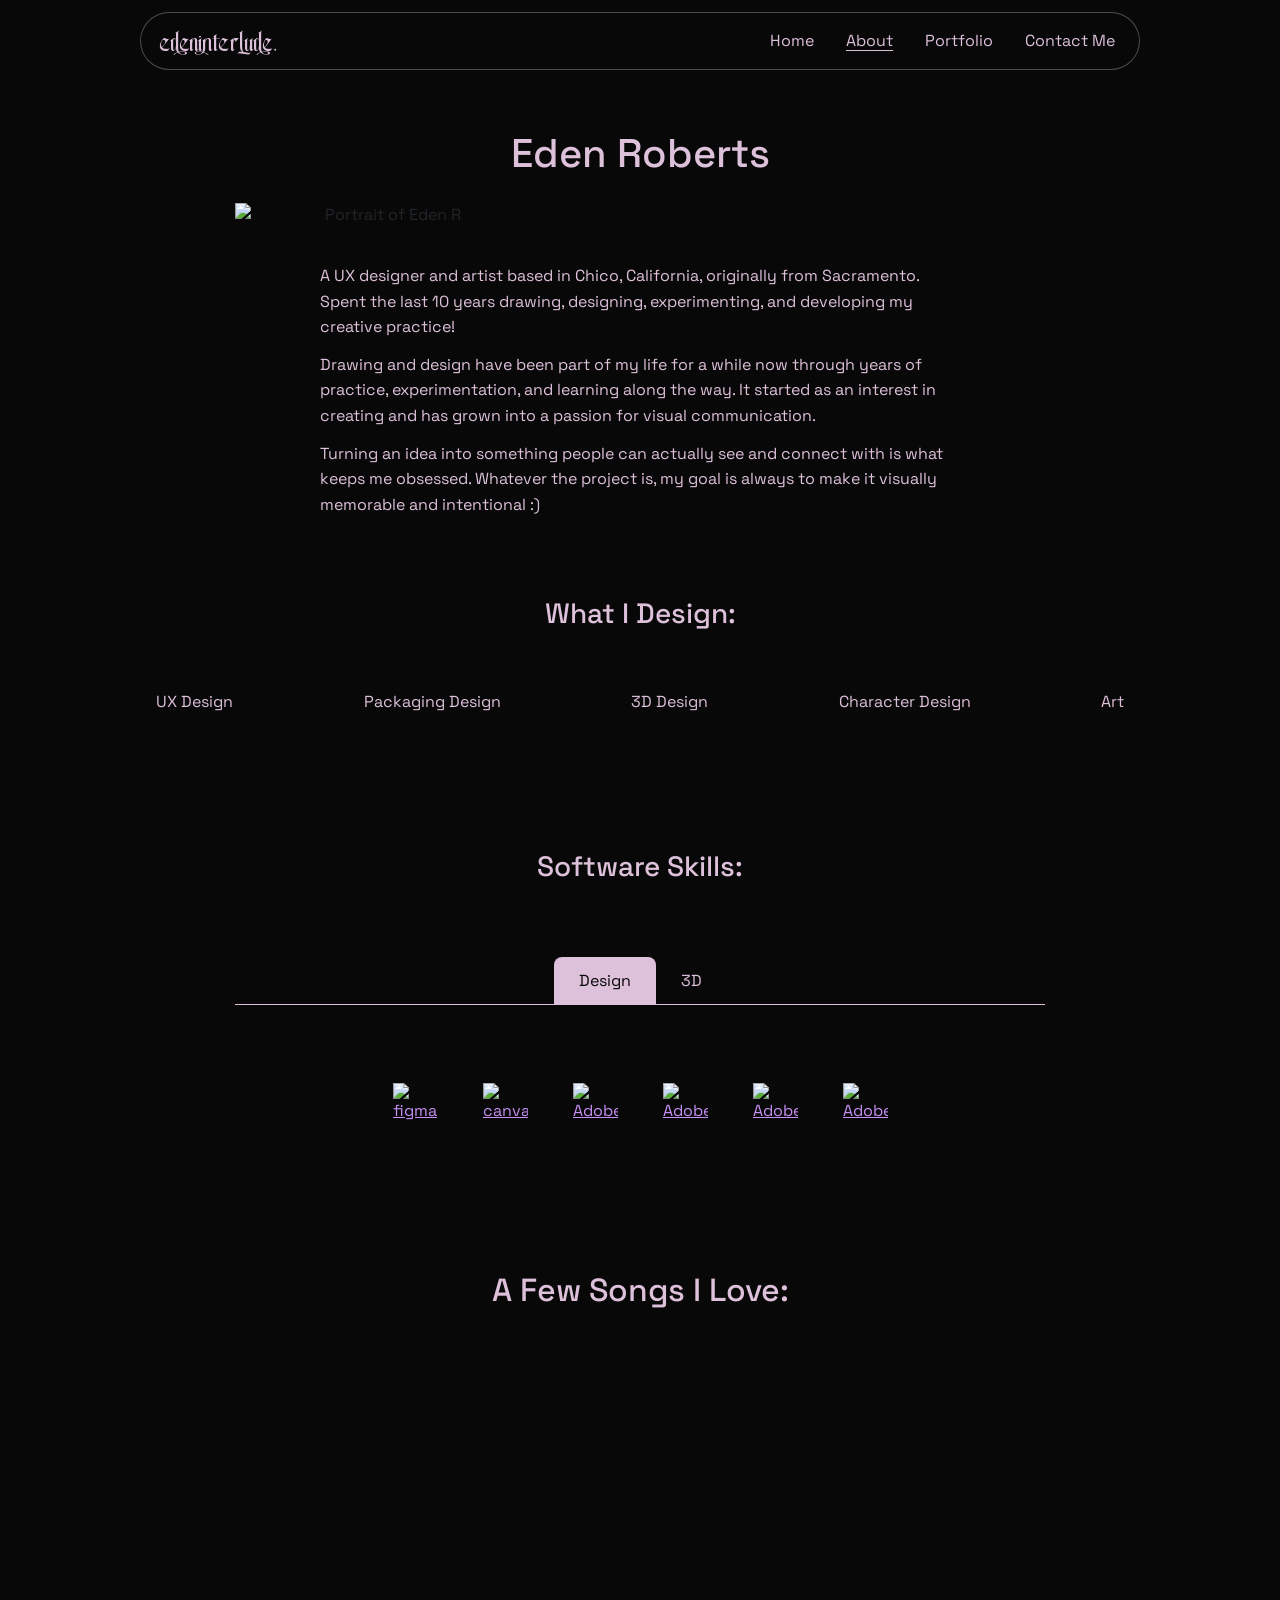
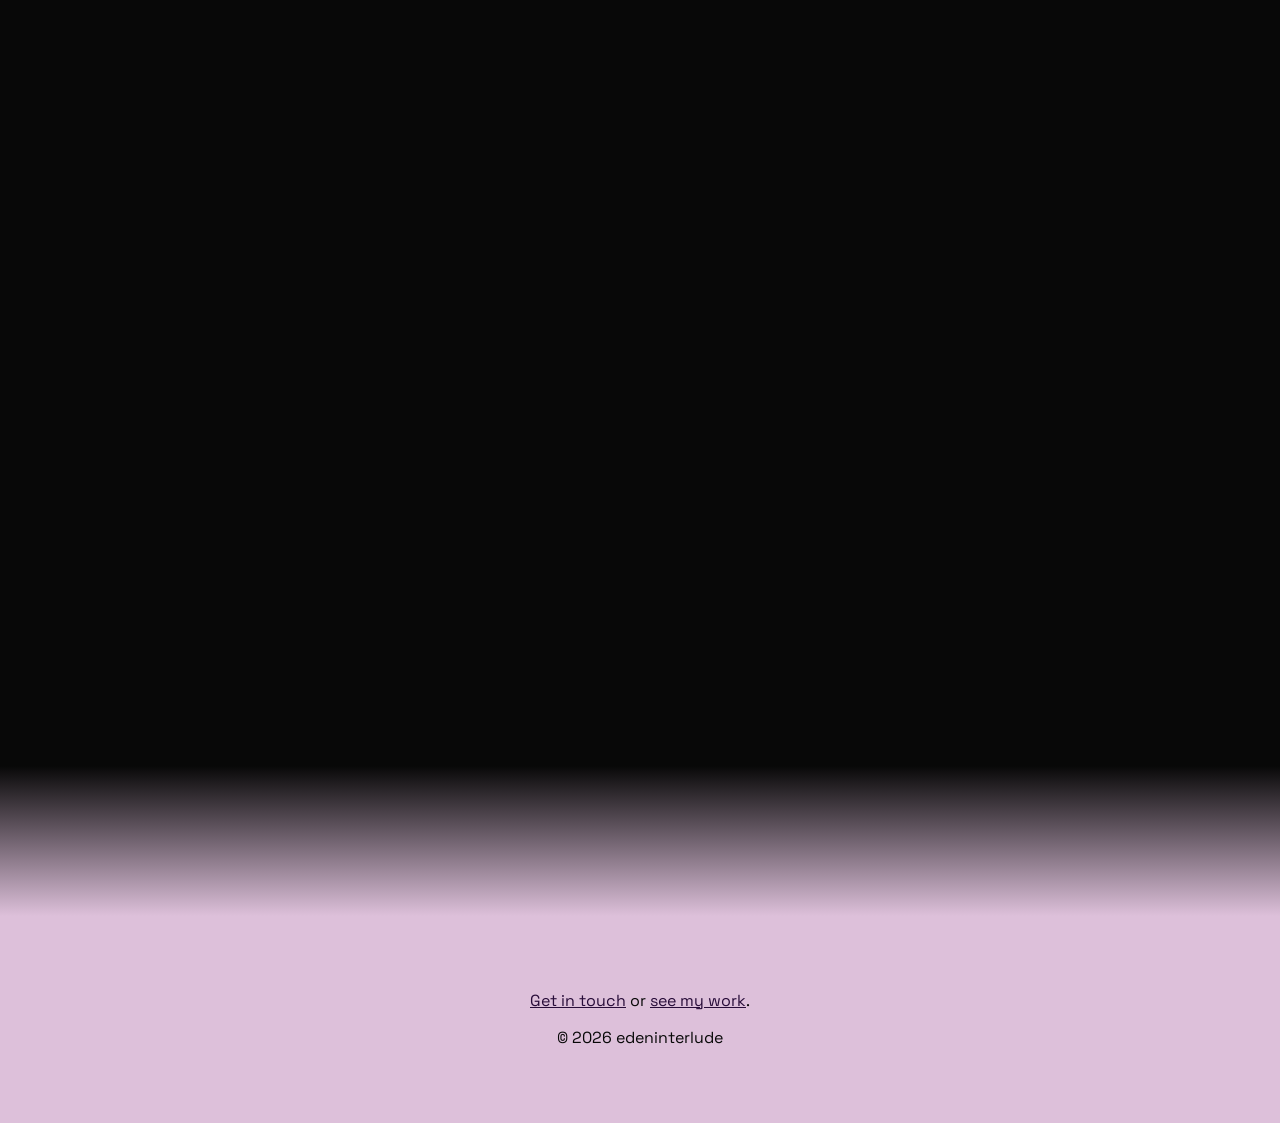
==== about.html @ 421435b5 "Add files via upload" ====
<!DOCTYPE html>
<html>
<head>
    <title>About Me | Eden R</title>
    <link href="https://cdn.jsdelivr.net/npm/bootstrap@5.3.3/dist/css/bootstrap.min.css" rel="stylesheet">
    <link rel="stylesheet" href="style.css">
</head>
<body>
    <script src="https://cdn.jsdelivr.net/npm/bootstrap@5.3.3/dist/js/bootstrap.bundle.min.js"></script>
<header class="site-header">
    <a class="logo" href="index.html" aria-label="edeninterlude">edeninterlude.</a>
    <nav aria-label="Main menu"><ul>

        <li><a href="index.html">Home</a></li>
        <li><a href="about.html" aria-current="page">About</a></li>
        <li><a href="projects.html">Portfolio</a></li>
        <li><a href="contact.html">Contact Me</a></li>
    </ul></nav>
</header>
    <main>
<article>

    <section class="about-sec">
    <header><h1>Eden Roberts</h1></header>
    <img class="portrait" src="images/edenshapepfp.png" alt="Portrait of Eden R"><br><br>
    <p>A UX designer and artist based in Chico, California, originally from Sacramento. Spent the last 10 years drawing, designing, experimenting, and developing my creative practice!</p>
    <p>Drawing and design have been part of my life for a while now through years of practice, experimentation, and learning along the way. It started as an interest in creating and has grown into a passion for visual communication.</p>
    <p>Turning an idea into something people can actually see and connect with is what keeps me obsessed. Whatever the project is, my goal is always to make it visually memorable and intentional :)</p>
    </section><br><br>
    <section>
        <h3>What I Design:</h3><br>
        <ul class="plain">
            <li>UX Design</li>
            <li>Packaging Design</li>
            <li>3D Design</li>
            <li>Character Design</li>
            <li>Art</li>
        </ul><br><br>
    </section>

    <section class="skills-sec">
        <h3>Software Skills:</h3><br>
    <ul class="nav nav-tabs" id="softwareTabs" role="tablist">
        <li class="nav-item" role="presentation">
            <button class="nav-link active" id="design-tab" data-bs-toggle="tab" data-bs-target="#design" type="button" role="tab">Design</button>
        </li>

        <li class="nav-item" role="presentation">
            <button class="nav-link" id="three-tab" data-bs-toggle="tab" data-bs-target="#three" type="button" role="tab">3D</button>
        </li>
    </ul>

    <div class="tab-content" id="softwareTabsContent">
    <div class="tab-pane fade show active" id="design" role="tabpanel">

    <div class="software">
        <a target="_blank" href="https://www.figma.com/">
                    <img src="images/figma-logo-0.png" alt="figma logo">
        </a>

        <a target="_blank" href="https://www.canva.com/">
                    <img src="images/canva-logo.png" alt="canva logo">
        </a>

        <a target="_blank" href="https://helpx.adobe.com/xd/desktop/introduction/adobe-xd-overview.html">
                    <img src="images/adobe-xd.png" alt="Adobe XD logo">
        </a>

        <a target="_blank" href="https://www.adobe.com/products/illustrator/campaign/pricing.html?sdid=91BF4QJB&mv=search&mv2=paidsearch&ef_id=0997eecca3631c4fab61842602c0c59b:G:s&s_kwcid=AL!3085!10!79646083146139!!!!20541717517!!61305010!1721980349">
                    <img src="images/adobe_illustrator.png" alt="Adobe Illustrator logo">
        </a>

        <a target="_blank" href="https://www.adobe.com/products/indesign.html?sdid=9WGN3VD3&mv=search&mv2=paidsearch&ef_id=34e0cd2970b81303917da7c3d16ec833:G:s&s_kwcid=AL!3085!10!78958877327396!!!!20541716674!!61305002!1721980691">
                    <img src="images/Adobe-InDesign.png" alt="Adobe Indesign logo">
        </a>

        <a target="_blank" href="https://www.adobe.com/products/fresco.html">
                    <img src="images/Adobe-Fresco.png" alt="Adobe Fresco logo">
        </a></div></div>

        <div class="tab-pane fade" id="three" role="tabpanel">
        <div class="softwareThreed">
        <a target="_blank" href="https://www.adobe.com/products/dimension.html">
                    <img src="images/adobe-dimension.png" alt="Adobe Dimension logo"></a>

        <a target="_blank" href="https://spline.design/">
                    <img src="images/spline.png" alt="Spline logo"></a></div></div>

    </section>
    <section class="songs">
        <h2>A Few Songs I Love:</h2><br>

        <iframe data-testid="embed-iframe" style="border-radius:12px" src="https://open.spotify.com/embed/track/4dXnS1YXBkn4oAIxRLPJcK?utm_source=generator&theme=0&si=76c615bce6bb4515" width="100%" height="152" frameBorder="0" allowfullscreen="" allow="autoplay; clipboard-write; encrypted-media; fullscreen; picture-in-picture" loading="lazy"></iframe>

        <iframe data-testid="embed-iframe" style="border-radius:12px" src="https://open.spotify.com/embed/track/1P1u2H8BTKaKTRhsQAwFH4?utm_source=generator&theme=0&si=62252d3894554c68" width="100%" height="152" frameBorder="0" allowfullscreen="" allow="autoplay; clipboard-write; encrypted-media; fullscreen; picture-in-picture" loading="lazy"></iframe>

        <iframe data-testid="embed-iframe" style="border-radius:12px" src="https://open.spotify.com/embed/track/07A0SkSbb0gHtQJNKyDH7f?utm_source=generator&theme=0&si=0ae1bbeb210a4e25" width="100%" height="152" frameBorder="0" allowfullscreen="" allow="autoplay; clipboard-write; encrypted-media; fullscreen; picture-in-picture" loading="lazy"></iframe>

        <iframe data-testid="embed-iframe" style="border-radius:12px" src="https://open.spotify.com/embed/track/4Uiw0Sl9yskBaC6P4DcdVD?utm_source=generator&theme=0&si=4b44a520da4b4ff3" width="100%" height="152" frameBorder="0" allowfullscreen="" allow="autoplay; clipboard-write; encrypted-media; fullscreen; picture-in-picture" loading="lazy"></iframe>

        <iframe data-testid="embed-iframe" style="border-radius:12px" src="https://open.spotify.com/embed/track/5e0vfjC19908HLerbfbEkv?utm_source=generator&theme=0&si=8ad364e75db04606" width="100%" height="152" frameBorder="0" allowfullscreen="" allow="autoplay; clipboard-write; encrypted-media; fullscreen; picture-in-picture" loading="lazy"></iframe>
   </section>
   </article>
    <div class="pinkFade"></div>
    <footer><p><a href="contact.html">Get in touch</a> or <a href="projects.html">see my work</a>.</p>
        <p>&copy; 2026 edeninterlude</p></footer>

    </main>
</body>
</html>
---- style.css ----
@import url('https://fonts.googleapis.com/css2?family=Space+Grotesk:wght@400;500;600;700&display=swap');

@font-face {
    font-family: 'Highcrest';
    src: url('Highcrest.ttf') format('truetype');
    font-weight: normal;
    font-style: normal;
}

:root {
    --bg: #080808;
    --lavender: #ddc0da;
    --purple: #c78ff4;
    --font: 'Space Grotesk';
}

* {
    box-sizing: border-box;
}

body {
    background-color: var(--bg);
    margin:0;
    font-family: var(--font);
}

main {
    width: 100%;
}

main>article {
    max-width: 1000px;
    margin: 0 auto;
    padding: 110px 16px 48px;
    text-align: center;
}

.site-header {
    position: fixed;
    top: 12px;
    left: 16px;
    right: 16px;
    z-index: 10;
    max-width: 1000px;
    margin: 0 auto;
    display: flex;
    align-items: center;
    justify-content: space-between;
    gap: 12px;
    padding: 8px 10px 8px 8px;
    background-color: rgba(8, 8, 8, 0.88);
    border: 1px solid rgba(221, 192, 218, 0.35);
    border-radius: 999px
}

.logo {
    display: block;
    flex-shrink: 0;
    font-family: 'Highcrest';
    font-size: 20px;
    font-weight: normal;
    color: var(--lavender);
    text-decoration: none;
    margin-left: 10px;
}

nav ul {
    list-style-type: none;
    margin: 0;
    padding: 0;
    display: flex;
    align-items: center;
    gap: 4px;
}

nav li a {
    display: block;
    color: var(--lavender);
    padding: 8px 14px;
    border-radius: 999px;
    text-decoration: none;
}

nav li a:hover, nav li a:focus-visible {
    background-color: var(--lavender);
    color: var(--bg);
}

nav li:last-child a:hover, nav li:last-child a:focus-visible {
    background-color: var(--lavender);
}

nav a[aria-current="page"] {
    text-decoration: underline;
    text-underline-offset: 4px;
}

.hero {
    background-color: #fff;
    min-height: 92vh;
    display: grid;
    grid-template-columns: 1.2fr 1fr;
    align-items: center;
    gap: 24px;
    padding: 120px max(16px, calc((100%-1000px)/2)) 40px;
}

.hero h1 {
    font-size: clamp(2.5rem, 4.5vw, 4.5rem);
    line-height: 1.05;
    margin: 0 0 16px;
    margin-left: 20px;
    color: var(--bg);
}

.hero p {
    text-align: left;
    margin: 0;
    max-width: 460px;
    margin-left: 60px;
    color: var(--bg);
}

.hero img {
    justify-self: center;
    width: 100%;
    max-width: 400px;
    max-height: 70vh;
    object-fit: contain;
    -webkit-mask-image: linear-gradient(to bottom, #000 78%, transparent);
    mask-image: linear-gradient(to bottom, #000 78%, transparent);
}

.fade {
    height: 80px;
    background: linear-gradient(to bottom, #fff, var(--bg));
}

.room-view {
    width: 100%;
    display: flex;
    justify-content: center;
    padding: 20px 0 0;
}

.room-view img {
    display: block;
    width: 100%;
    max-width: 1000px;
    height: 400px;
    object-fit: contain;
}

body.home main>article {
    padding-top: 0;
}

p {
    font-family: var(--font);
    color:var(--lavender);
    text-align: center;
    line-height: 1.6;
    max-width: 640px;
    margin: 12px auto;
}

h1, h2, h3, h4 {
    font-family:var(--font);
    color:var(--lavender);
}

article a, p a {
    color: var(--purple)
}

a:focus-visible, input:focus-visible, select:focus-visible, textarea:focus-visible, button:focus-visible {
    outline: 2px solid var(--purple);
    outline-offset: 2px;
}

ul {
    color: var(--lavender);
}

ul.plain {
    list-style: none;
    padding: 0;
    margin: 12px auto;
    font-family: var(--font);
    line-height: 1.8;
    display: flex;
    justify-content: space-between;
    align-items: center;
    width: 100%;
    gap: 20px;
    margin: 25px 0;
}

fieldset {
    color: var(--lavender);
    border: 1px solid var(--lavender);
    max-width: 640px;
    margin:16px auto;
    border-radius: 20%;
}

img {
    max-width: 100%;
    height: auto;
}

.feature {
    margin: 32px 0 48px;
}

.feature a.shot-link {
    display: block;
    max-width: 560px;
    margin: 0 auto;
    border-radius: 8px;
}

.feature img {
    display: block;
    width: 100%;
    height: auto;
    transition: transform 0.3s ease;
}

.feature a.shot-link:hover img {
    transform: scale(1.05);
}

.grid {
    display: grid;
    grid-template-columns: repeat(auto-fill, minmax(260px, 1fr));
    gap: 24px;
    margin: 24px 0 48px;
}

div.gallery {
    border-radius: 8px;
    overflow: hidden;
    align-self: start;
}

div.gallery a {
    display: block;
    overflow: hidden;
}

div.gallery img {
    display: block;
    width: 100%;
    aspect-ratio: 4/3;
    object-fit: contain;
    transition: transform 0.3s ease;
}

div.gallery a:hover img {
    transform: scale(1.05);
}

div.desc {
    color: var(--lavender);
    padding: 15px;
    font-family: var(--font);
    line-height: 1.5;
}

form {
    color: var(--lavender);
    text-align: center;
}

label {
    color: var(--lavender);
    font-family: var(--font);
}

input {
    color:var(--bg);
    background-color: var(--purple);
    text-align: center;
    border-radius: 999px;
}

input[type="text"], input[type="email"], textarea {
    width: 100%;
    max-width: 360px;
}

button {
    background-color:var(--purple);
    padding: 8px 20px;
    border: none;
    cursor: pointer;
    border-radius: 999px;
}

select, textarea {
    background-color:var(--purple);
    border-radius: 20px;
}

.software, .softwareThreed {
    display: flex;
    justify-content: center;
    align-items: center;
    flex-wrap: wrap;
    width: 100%;
    gap: 45px;
    margin: 25px 0;
}

.software a, .softwareThreed a {
    display: flex;
    justify-content: center;
    align-items: center;
}

.software img, .softwareThreed img {
    width: 45px;
    height: 45px;
    object-fit: contain;
    transition: transform 0.3s ease;
}

.software img:hover, .softwareThreed img:hover {
    transform: scale(1.15);
}

.songs {
  display: flex;
  flex-direction: column;
  align-items: center;
  gap: 16px;
  max-width: 600px;
  margin: 60px auto;
  padding: 0 16px;
}

.skills-sec {
    max-width: 850px;
    margin: 40px auto;
    padding: 20px;
}

.skills-sec h3 {
    text-align: center;
    margin-bottom: 25px;
}

.nav-tabs {
    border-bottom: 1px solid var(--lavender);
    margin: 25px 0;
    justify-content: center;
}

.nav-tabs .nav-link {
    color: var(--lavender);
    background: transparent;
    border: none;
    padding: 12px 25px;
}

.nav-tabs .nav-link:hover {
    color: var(--purple);
    border: none;
}

.nav-tabs .nav-link.active {
    color: var(--bg);
    background-color: var(--lavender);
    border: none;
    border-radius: 8px 8px 0 0;
}

.tab-content {
    padding: 28px 0;
    min-height: 130px;
}

.tab-pane {
    width: 100%;
}

#softwareTabsContent, #softwareTabsContent * {
    background-image: none !important;
    background-color: transparent !important;
    box-shadow: none !important;
    filter: none !important;
}

.about-sec {
    max-width: 850px;
    margin: 0 auto;
    padding: 20px;
    display: flow-root;
}

.about-sec h1 {
    margin-bottom: 25px;
}

.about-sec p {
    text-align: left;
}

.portrait {
    width: 300px;
    height: auto;
    float: left;
    margin: 0 35px 15px 0;
    shape-outside: url("images/edenshapepfp.png");
    shape-image-threshold: 0.1;
    shape-margin: 35px;
}

.pinkFade {
    height: 150px;
    background: linear-gradient(to bottom, var(--bg), var(--lavender));
    margin: 60px calc((100% - 100vw) / 2) 0;
}

footer {
    background-color: var(--lavender);
    padding: 60px 20px;
    margin: 0 calc((100% - 100vw) / 2);
}

footer h1 {
    color: var(--bg);
    text-align: center;
}

footer p {
    color: var(--bg);
}

footer a {
    color: #280c39;
}

.project {
    text-align: center;
}

.project-category {
    color: var(--purple);
    font-size: 12px;
    letter-spacing: 3px;
    margin-top: 25px;
}

.project > h1 {
    font-size: clamp(2.8rem, 7vw, 5rem);
    margin: 15px 0;
}

.product-hero {
    display: block;
    width: 40%;
    margin: 45px auto 70px;
    border-radius: 8px;
}

.case {
    max-width: 750px;
    margin: 65px auto;
    text-align: left;
}

.case h2 {
    color: var(--purple);
}

.case p {
    text-align: left;
    max-width: none;
}

.pixel-image {
    image-rendering: pixelated;
    display: block;
    width: 100%;
    margin: 30px auto;
    border-radius: 8px;
}

.zombie-oc .project-category {
    color: var(--lavender);
}

.back-link {
    margin: 70px auto;
}

.back-link a {
    display: inline-block;
    padding: 10px 22px;
    background-color: var(--purple);
    color: var(--bg);
    border-radius: 999px;
    text-decoration: none;
    transition: 0.3s;
}

.back-link a:hover {
    background-color: var(--lavender);
}

@media (max-width: 700px) {
    .hero {
        grid-template-columns: 1fr;
        text-align: center;
        padding-top: 110px;
    }

    .hero p {
        text-align: center;
        margin: 0 auto;
    }
    .hero img {
        order: -1;
        max-width: 240px;
    }
}

@media (max-width: 520px) {
    .site-header {
        left: 8px;
        right: 8px;
    }

    nav ul {
        gap: 0;
    }

    nav li a {
        padding: 8px 9px;
        font-size: 14px;
    }

    .logo img {
        width: 40px;
        height: 40px;
    }
}

@media (prefers-reduced-motion: reduce) {
    .feature img, div.gallery img {
        transition: none;
    }
}
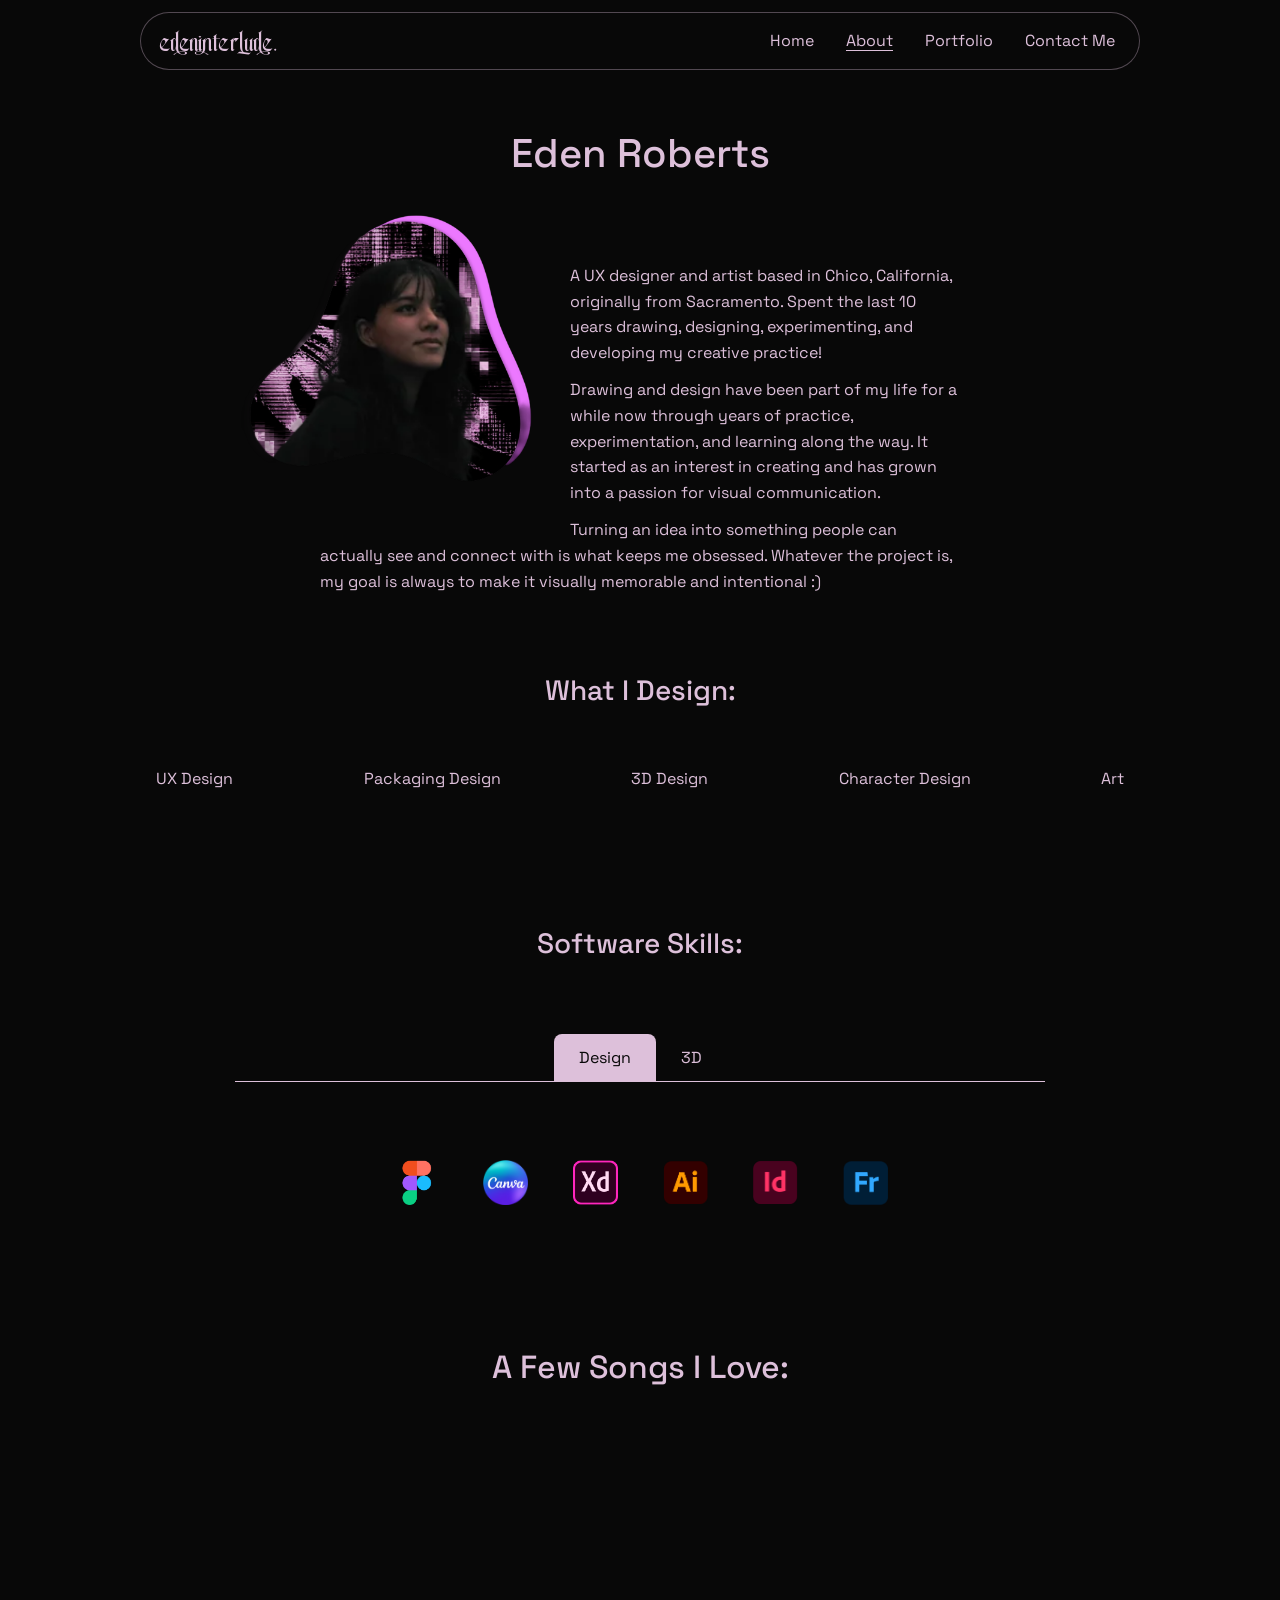
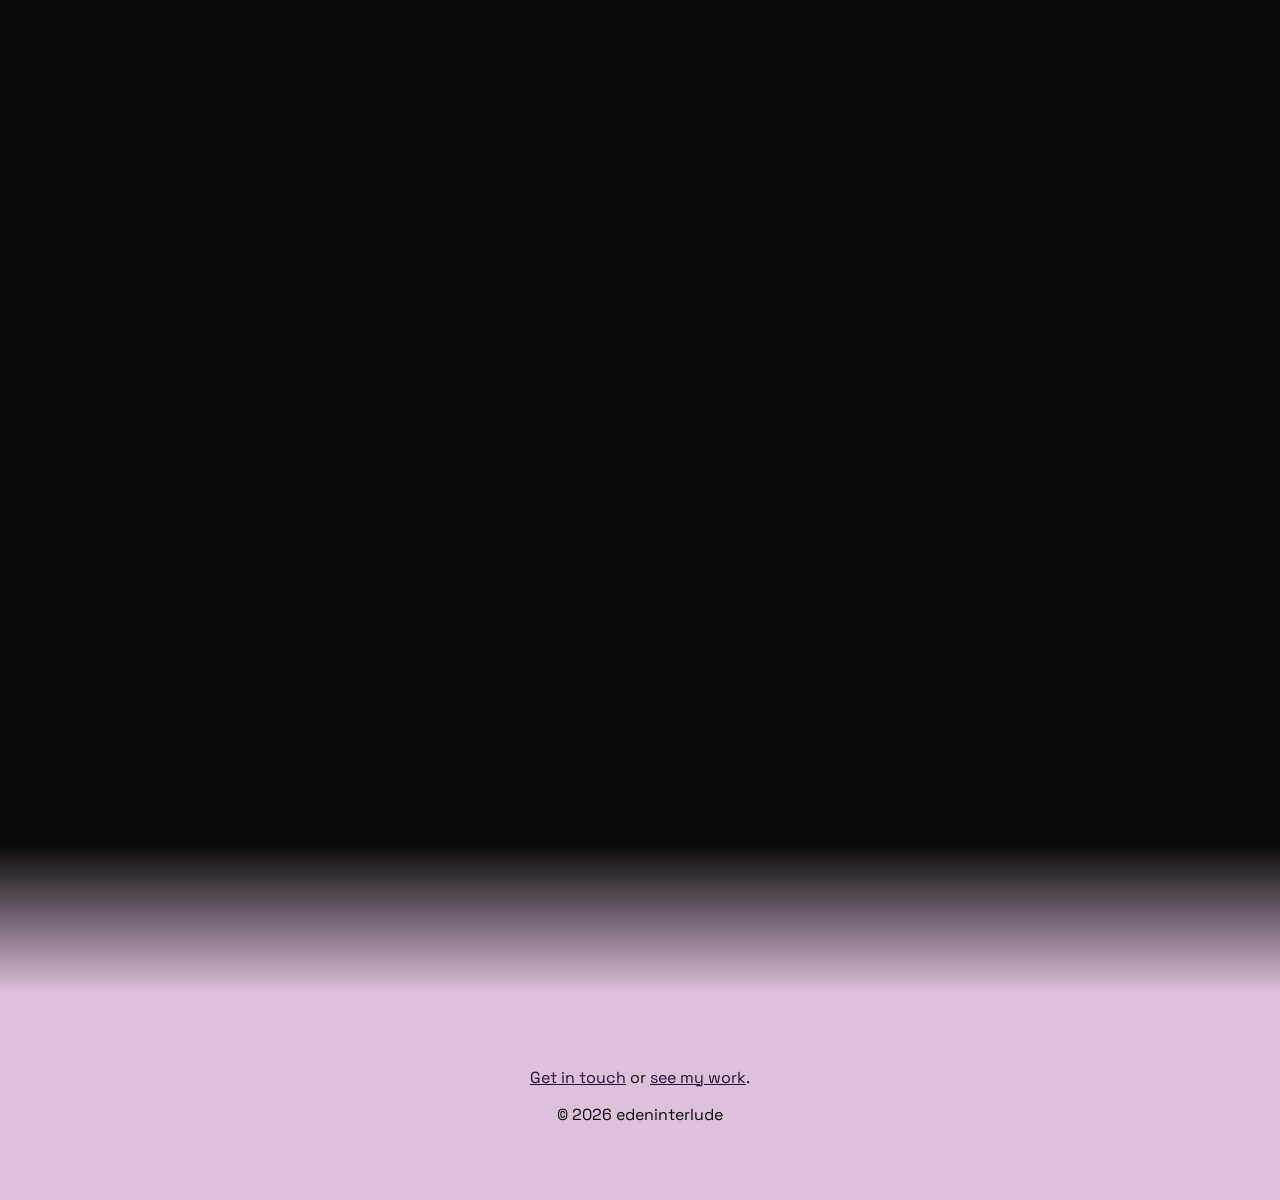
==== commit 19035cd7: "Update about.html" ====
--- a/about.html
+++ b/about.html
@@ -22,7 +22,7 @@
 
     <section class="about-sec">
     <header><h1>Eden Roberts</h1></header>
-    <img class="portrait" src="images/edenshapepfp.png" alt="Portrait of Eden R"><br><br>
+    <img class="portrait" src="edenshapepfp.png" alt="Portrait of Eden R"><br><br>
     <p>A UX designer and artist based in Chico, California, originally from Sacramento. Spent the last 10 years drawing, designing, experimenting, and developing my creative practice!</p>
     <p>Drawing and design have been part of my life for a while now through years of practice, experimentation, and learning along the way. It started as an interest in creating and has grown into a passion for visual communication.</p>
     <p>Turning an idea into something people can actually see and connect with is what keeps me obsessed. Whatever the project is, my goal is always to make it visually memorable and intentional :)</p>
@@ -55,36 +55,36 @@
 
     <div class="software">
         <a target="_blank" href="https://www.figma.com/">
-                    <img src="images/figma-logo-0.png" alt="figma logo">
+                    <img src="figma-logo-0.png" alt="figma logo">
         </a>
 
         <a target="_blank" href="https://www.canva.com/">
-                    <img src="images/canva-logo.png" alt="canva logo">
+                    <img src="canva-logo.png" alt="canva logo">
         </a>
 
         <a target="_blank" href="https://helpx.adobe.com/xd/desktop/introduction/adobe-xd-overview.html">
-                    <img src="images/adobe-xd.png" alt="Adobe XD logo">
+                    <img src="adobe-xd.png" alt="Adobe XD logo">
         </a>
 
         <a target="_blank" href="https://www.adobe.com/products/illustrator/campaign/pricing.html?sdid=91BF4QJB&mv=search&mv2=paidsearch&ef_id=0997eecca3631c4fab61842602c0c59b:G:s&s_kwcid=AL!3085!10!79646083146139!!!!20541717517!!61305010!1721980349">
-                    <img src="images/adobe_illustrator.png" alt="Adobe Illustrator logo">
+                    <img src="adobe_illustrator.png" alt="Adobe Illustrator logo">
         </a>
 
         <a target="_blank" href="https://www.adobe.com/products/indesign.html?sdid=9WGN3VD3&mv=search&mv2=paidsearch&ef_id=34e0cd2970b81303917da7c3d16ec833:G:s&s_kwcid=AL!3085!10!78958877327396!!!!20541716674!!61305002!1721980691">
-                    <img src="images/Adobe-InDesign.png" alt="Adobe Indesign logo">
+                    <img src="Adobe-InDesign.png" alt="Adobe Indesign logo">
         </a>
 
         <a target="_blank" href="https://www.adobe.com/products/fresco.html">
-                    <img src="images/Adobe-Fresco.png" alt="Adobe Fresco logo">
+                    <img src="Adobe-Fresco.png" alt="Adobe Fresco logo">
         </a></div></div>
 
         <div class="tab-pane fade" id="three" role="tabpanel">
         <div class="softwareThreed">
         <a target="_blank" href="https://www.adobe.com/products/dimension.html">
-                    <img src="images/adobe-dimension.png" alt="Adobe Dimension logo"></a>
+                    <img src="adobe-dimension.png" alt="Adobe Dimension logo"></a>
 
         <a target="_blank" href="https://spline.design/">
-                    <img src="images/spline.png" alt="Spline logo"></a></div></div>
+                    <img src="spline.png" alt="Spline logo"></a></div></div>
 
     </section>
     <section class="songs">
